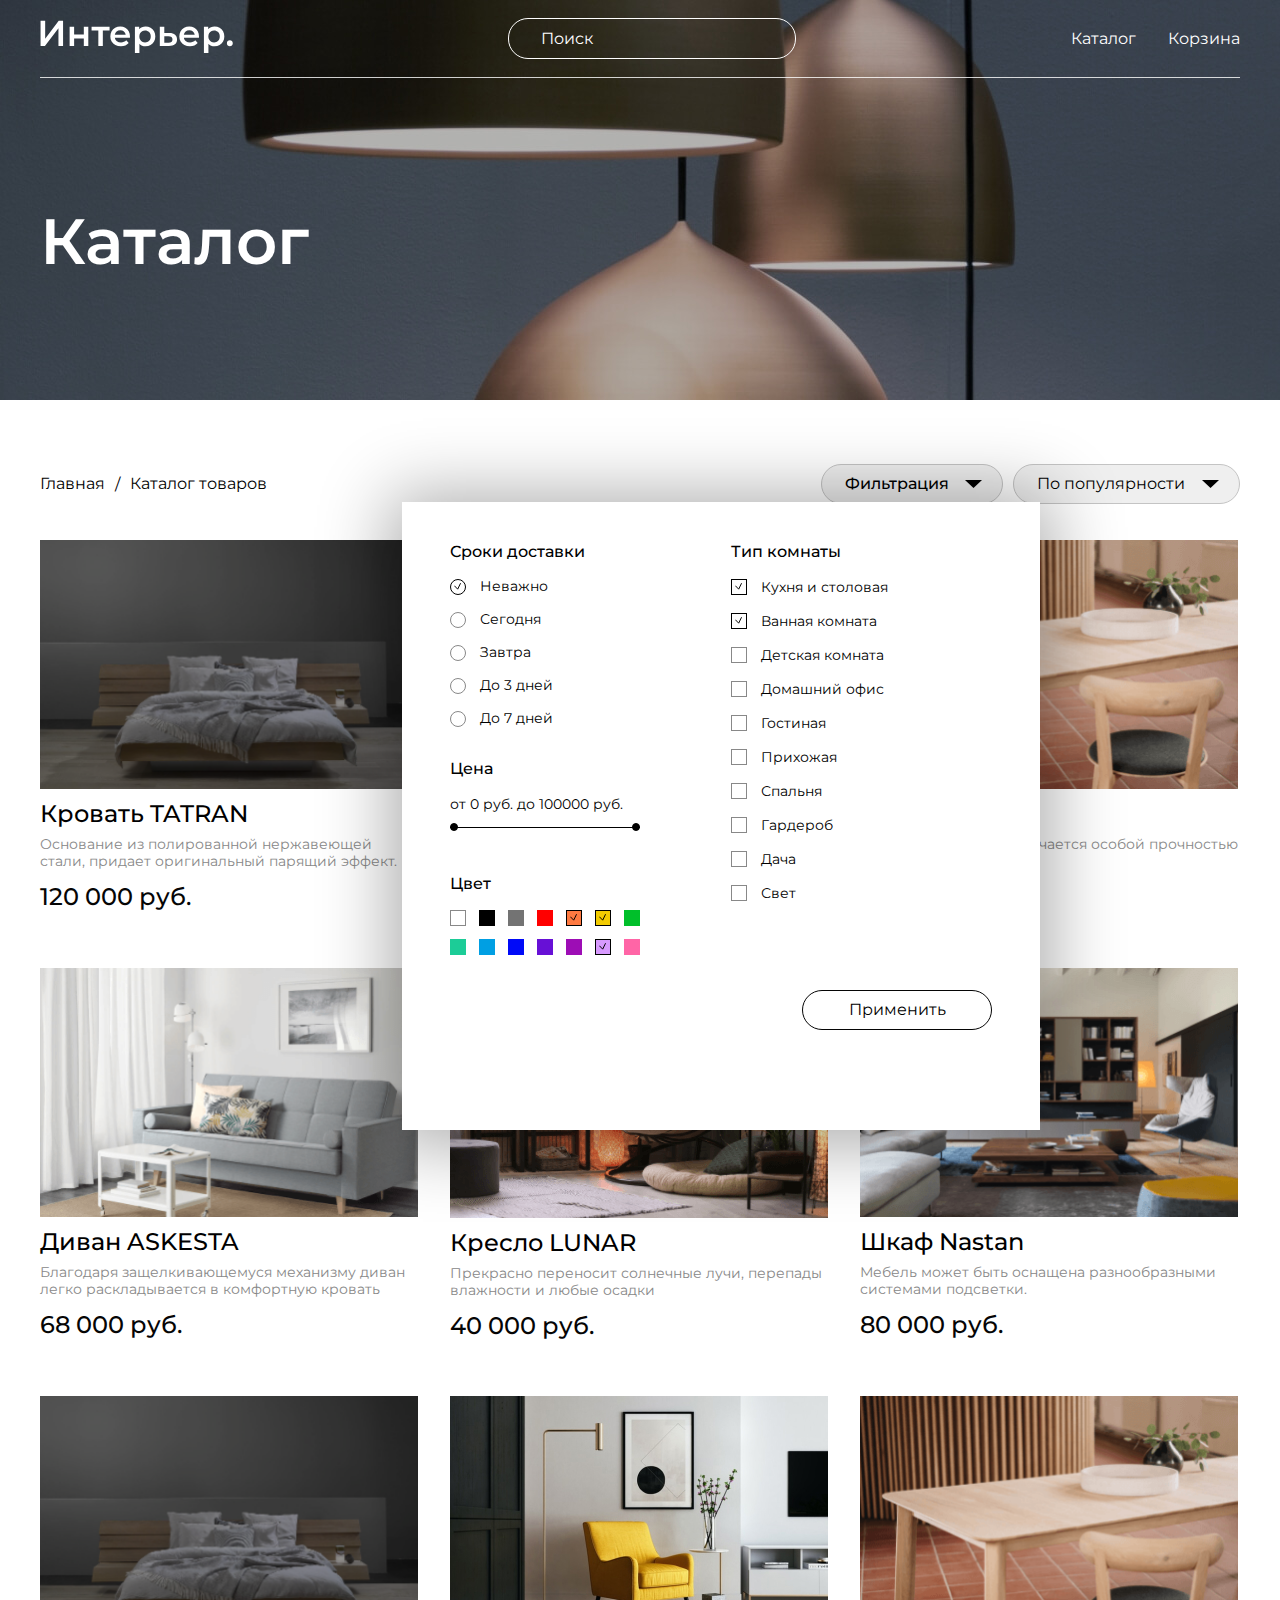
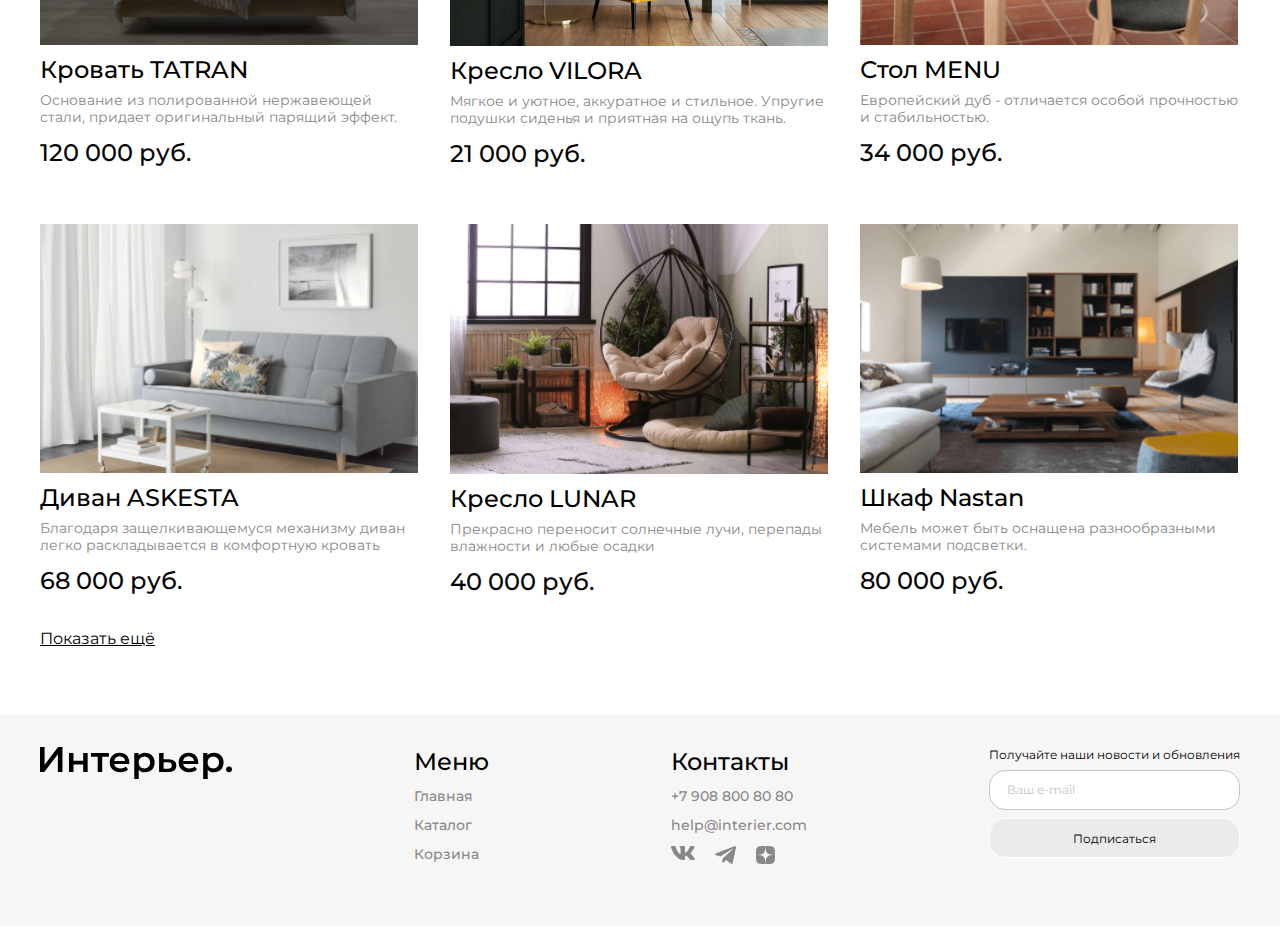
==== catalog.html @ 1a530006 "Initial commit" ====
<!DOCTYPE html>
<html lang="en">

<head>
    <meta charset="UTF-8">
    <meta name="viewport" content="width=device-width, initial-scale=1.0">
    <title>Каталог</title>
    <link rel="preconnect" href="https://fonts.googleapis.com">
    <link rel="preconnect" href="https://fonts.gstatic.com" crossorigin>
    <link href="https://fonts.googleapis.com/css2?family=Montserrat:wght@400;500;600&display=swap" rel="stylesheet">
    <link rel="stylesheet" href="style.css">
</head>

<body>
    <div class="top top_catalog center">
        <header class="header">
            <a href="index.html" class="header__logo"><img src="images/logo.svg" alt="Логотип"
                    class="header__img"></a>
            <input placeholder="Поиск" type="text" class="header__input">
            <nav class="header__menu">
                <a class="header__menu-link" href="catalog.html">Каталог</a>
                <a class="header__menu-link" href="basket.html">Корзина</a>
            </nav>
            <nav class="header__menu_mobile">
                <a class="header__menu_mobile-link" href=#><img src="images/mobile_search.svg" alt=""></a>
                <a class="header__menu_mobile-link" href="catalog.html"><svg width="19.199463" height="19.199951"
                        viewBox="0 0 19.1995 19.2" fill="none" xmlns="http://www.w3.org/2000/svg"
                        xmlns:xlink="http://www.w3.org/1999/xlink">
                        <desc>
                            Created with Pixso.
                        </desc>
                        <defs />
                        <rect width="4.571429" height="4.571429" fill="#FFFFFF" fill-opacity="1.000000" />
                        <rect y="7.314209" width="4.571429" height="4.571429" fill="#FFFFFF" fill-opacity="1.000000" />
                        <rect y="14.628540" width="4.571429" height="4.571428" fill="#FFFFFF" fill-opacity="1.000000" />
                        <rect x="7.313477" y="7.314209" width="4.571429" height="4.571429" fill="#FFFFFF"
                            fill-opacity="1.000000" />
                        <rect x="7.313477" y="14.628540" width="4.571429" height="4.571428" fill="#FFFFFF"
                            fill-opacity="1.000000" />
                        <rect x="7.313477" width="4.571429" height="4.571429" fill="#FFFFFF" fill-opacity="1.000000" />
                        <rect x="14.627930" y="7.314209" width="4.571428" height="4.571429" fill="#FFFFFF"
                            fill-opacity="1.000000" />
                        <rect x="14.627930" y="14.628540" width="4.571428" height="4.571428" fill="#FFFFFF"
                            fill-opacity="1.000000" />
                        <rect x="14.627930" width="4.571428" height="4.571429" fill="#FFFFFF" fill-opacity="1.000000" />
                    </svg>
                </a>
                <a class="header__menu_mobile-link" href="basket.html"><svg width="18.717285" height="16.666626"
                        viewBox="0 0 18.7173 16.6666" fill="none" xmlns="http://www.w3.org/2000/svg"
                        xmlns:xlink="http://www.w3.org/1999/xlink">
                        <desc>
                            Created with Pixso.
                        </desc>
                        <defs />
                        <path id="Vector"
                            d="M11.45 16.66C12.01 16.66 12.54 16.44 12.93 16.05C13.32 15.66 13.54 15.13 13.54 14.58C13.54 14.03 13.32 13.5 12.93 13.11C12.54 12.71 12.01 12.5 11.45 12.5C10.9 12.5 10.37 12.71 9.98 13.11C9.59 13.5 9.37 14.03 9.37 14.58C9.37 15.13 9.59 15.66 9.98 16.05C10.37 16.44 10.9 16.66 11.45 16.66ZM4.16 16.66C4.71 16.66 5.24 16.44 5.63 16.05C6.03 15.66 6.24 15.13 6.24 14.58C6.24 14.03 6.03 13.5 5.63 13.11C5.24 12.71 4.71 12.5 4.16 12.5C3.61 12.5 3.08 12.71 2.69 13.11C2.3 13.5 2.08 14.03 2.08 14.58C2.08 15.13 2.3 15.66 2.69 16.05C3.08 16.44 3.61 16.66 4.16 16.66ZM17.74 2C18 1.99 18.25 1.88 18.43 1.69C18.61 1.51 18.71 1.26 18.71 1C18.71 0.74 18.61 0.49 18.43 0.3C18.25 0.11 18 0 17.74 0L16.54 0C15.6 0 14.79 0.65 14.59 1.56L13.28 7.44C13.08 8.36 12.27 9.01 11.33 9.01L3.5 9.01L2 3L11.73 3C11.99 2.99 12.23 2.88 12.41 2.69C12.59 2.5 12.69 2.26 12.69 2C12.69 1.74 12.59 1.49 12.41 1.31C12.23 1.12 11.99 1.01 11.73 1L2 1C1.69 1 1.39 1.07 1.12 1.2C0.85 1.33 0.61 1.53 0.42 1.77C0.23 2.01 0.1 2.29 0.04 2.58C-0.02 2.88 -0.02 3.19 0.06 3.49L1.56 9.5C1.67 9.93 1.92 10.31 2.27 10.59C2.62 10.86 3.05 11.01 3.5 11.01L11.33 11.01C12.24 11.01 13.12 10.7 13.83 10.13C14.54 9.56 15.04 8.77 15.24 7.88L16.54 2L17.74 2Z"
                            fill="#FFFFFF" fill-opacity="1.000000" fill-rule="nonzero" />
                    </svg>
                </a>
            </nav>
        </header>
        <section class="content-catalog">
            <h1 class="content__title content__title-catalog">Каталог</h1>
        </section>
    </div>
    <section class="product center">

        <div class="nav-box">
            <div class="link-box">
                <a href="index.html" class="product__link">Главная</a>
                <p class="product__tag">/</p>
                <a href="catalog.html" class="product__link">Каталог товаров</a>
            </div>
            <div class="filter-box">
                <select class="filter">
                    <option value="Фильтрация">Фильтрация</option>
                    <option value="1">Порядок: сперва новые</option>
                </select>
                <form class="filtering" action="#" method="get">
                    <div class="filtering__content">
                        <div class="filtering__content-fildset">
                            <fieldset class="fieldset">
                                <legend class="fieldset__legend">Сроки доставки</legend>
                                <div class="radio">
                                    <input class="radio__input" type="radio" id="any" name="delivery-time" value="any"
                                        checked />
                                    <label class="radio__label" for="any">Неважно </label>
                                </div>
                                <div class="radio">
                                    <input class="radio__input" type="radio" id="today" name="delivery-time"
                                        value="today" />
                                    <label class="radio__label" for="today"> Сегодня</label>
                                </div>
                                <div class="radio">
                                    <input class="radio__input" type="radio" id="tomorrow" name="delivery-time"
                                        value="tomorrow" />
                                    <label class="radio__label" for="tomorrow">Завтра </label>
                                </div>
                                <div class="radio">
                                    <input class="radio__input" type="radio" id="three-days" name="delivery-time"
                                        value="three-days" />
                                    <label class="radio__label" for="three-days">До 3 дней</label>
                                </div>
                                <div class="radio">
                                    <input class="radio__input" type="radio" id="seven-days" name="delivery-time"
                                        value="seven-days" />
                                    <label class="radio__label" for="seven-days">До 7 дней</label>
                                </div>
                            </fieldset>
                            <fieldset class="fieldset">
                                <legend class="fieldset__legend">Цена</legend>
                                <div class="range">
                                    <label class="range__label">от 0 руб. до 100000
                                        руб.</label>
                                    <div class="range__slider">
                                        <input class="range__input range__input-min" name="range_1" type="range" min="1"
                                            max="100000" value="1" />
                                        <input class="range__input range__input-max" name="range_1" type="range" min="1"
                                            max="100000" value="100000" />
                                    </div>
                                </div>
                            </fieldset>
                            <fieldset class="fieldset">
                                <legend class="fieldset__legend">Цвет</legend>
                                <div class="color-options">
                                    <div class="checkbox color-options__checkbox">
                                        <input class="checkbox__input" type="checkbox" id="color-white" />
                                        <label class="checkbox__label checkbox__label-white" for="color-white"></label>
                                    </div>
                                    <div class="checkbox color-options__checkbox">
                                        <input class="checkbox__input" type="checkbox" id="color-black" />
                                        <label class="checkbox__label checkbox__label-black" for="color-black"></label>
                                    </div>
                                    <div class="checkbox color-options__checkbox">
                                        <input class="checkbox__input" type="checkbox" id="color-gray" />
                                        <label class="checkbox__label checkbox__label-gray" for="color-gray"></label>
                                    </div>
                                    <div class="checkbox color-options__checkbox">
                                        <input class="checkbox__input" type="checkbox" id="color-red" />
                                        <label class="checkbox__label checkbox__label-red" for="color-red"></label>
                                    </div>
                                    <div class="checkbox color-options__checkbox">
                                        <input class="checkbox__input" type="checkbox" id="color-orange" checked />
                                        <label class="checkbox__label checkbox__label-orange"
                                            for="color-orange"></label>
                                    </div>
                                    <div class="checkbox color-options__checkbox">
                                        <input class="checkbox__input" type="checkbox" id="color-yellow" checked />
                                        <label class="checkbox__label checkbox__label-yellow"
                                            for="color-yellow"></label>
                                    </div>
                                    <div class="checkbox color-options__checkbox">
                                        <input class="checkbox__input" type="checkbox" id="color-lightgreen" />
                                        <label class="checkbox__label checkbox__label-lightgreen"
                                            for="color-lightgreen"></label>
                                    </div>
                                    <div class="checkbox color-options__checkbox">
                                        <input class="checkbox__input" type="checkbox" id="color-green" />
                                        <label class="checkbox__label checkbox__label-green" for="color-green"></label>
                                    </div>
                                    <div class="checkbox color-options__checkbox">
                                        <input class="checkbox__input" type="checkbox" id="color-azure" />
                                        <label class="checkbox__label checkbox__label-azure" for="color-azure"></label>
                                    </div>
                                    <div class="checkbox color-options__checkbox">
                                        <input class="checkbox__input" type="checkbox" id="color-blue" />
                                        <label class="checkbox__label checkbox__label-blue" for="color-blue"></label>
                                    </div>
                                    <div class="checkbox color-options__checkbox">
                                        <input class="checkbox__input" type="checkbox" id="color-violet" />
                                        <label class="checkbox__label checkbox__label-violet"
                                            for="color-violet"></label>
                                    </div>
                                    <div class="checkbox color-options__checkbox">
                                        <input class="checkbox__input" type="checkbox" id="color-lilac" />
                                        <label class="checkbox__label checkbox__label-lilac" for="color-lilac"></label>
                                    </div>
                                    <div class="checkbox color-options__checkbox">
                                        <input class="checkbox__input" type="checkbox" id="color-lavender" checked />
                                        <label class="checkbox__label checkbox__label-lavender"
                                            for="color-lavender"></label>
                                    </div>
                                    <div class="checkbox color-options__checkbox">
                                        <input class="checkbox__input" type="checkbox" id="color-pink" />
                                        <label class="checkbox__label checkbox__label-pink" for="color-pink"></label>
                                    </div>
                                </div>
                            </fieldset>
                        </div>
                        <div class="filtering__content-type ">
                            <fieldset class="fieldset fieldset-type">
                                <legend class="fieldset__legend">Тип комнаты</legend>
                                <div class="checkbox">
                                    <input class="checkbox__input" type="checkbox" id="kitchen-dining" name="room-type"
                                        value="kitchen-dining" checked />
                                    <label class="checkbox__label" for="kitchen-dining">Кухня и столовая</label>
                                </div>
                                <div class="checkbox">
                                    <input class="checkbox__input" type="checkbox" id="bathroom" name="room-type"
                                        value="bathroom" checked />
                                    <label class="checkbox__label" for="bathroom">Ванная комната</label>
                                </div>
                                <div class="checkbox">
                                    <input class="checkbox__input" type="checkbox" id="kids-room" name="room-type"
                                        value="kids-room" />
                                    <label class="checkbox__label" for="kids-room">Детская комната</label>
                                </div>
                                <div class="checkbox">
                                    <input class="checkbox__input" type="checkbox" id="home-office" name="room-type"
                                        value="home-office" />
                                    <label class="checkbox__label" for="home-office">Домашний офис</label>
                                </div>
                                <div class="checkbox">
                                    <input class="checkbox__input" type="checkbox" id="living-room" name="room-type"
                                        value="living-room" />
                                    <label class="checkbox__label" for="living-room">Гостиная</label>
                                </div>
                                <div class="checkbox">
                                    <input class="checkbox__input" type="checkbox" id="hallway" name="room-type"
                                        value="hallway" />
                                    <label class="checkbox__label" for="hallway">Прихожая</label>
                                </div>
                                <div class="checkbox">
                                    <input class="checkbox__input" type="checkbox" id="bedroom" name="room-type"
                                        value="bedroom" />
                                    <label class="checkbox__label" for="bedroom">Спальня</label>
                                </div>
                                <div class="checkbox">
                                    <input class="checkbox__input" type="checkbox" id="wardrobe" name="room-type"
                                        value="wardrobe" />
                                    <label class="checkbox__label" for="wardrobe">Гардероб</label>
                                </div>
                                <div class="checkbox">
                                    <input class="checkbox__input" type="checkbox" id="dacha" name="room-type"
                                        value="dacha" />
                                    <label class="checkbox__label" for="dacha">Дача</label>
                                </div>
                                <div class="checkbox">
                                    <input class="checkbox__input" type="checkbox" id="shine" name="room-type"
                                        value="shine" />
                                    <label class="checkbox__label" for="shine">Свет</label>
                                </div>
                            </fieldset>
                        </div>
                    </div>
                    <button type="submit" class=" buttons filtering__button">Применить</button>
                </form>
                <select class="filter filter_small">
                    <option value="По популярности">По популярности</option>
                    <option value="">1</option>
                    <option value="">2</option>
                    <option value="">3</option>
                </select>
            </div>
        </div>

        <div class="product__content top_center">
            <article class="product-box product-box_img">
                <img src="images/catalog/bedTATAN.png" alt="Двухспальная кровать" class="product__img">
                <h3 class="product__name">Кровать TATRAN</h3>
                <p class="product__text">Основание из полированной нержавеющей стали, придает оригинальный парящий
                    эффект.
                </p>
                <p class="product__price">120 000 руб.</p>
            </article>
            <article class="product-box product-box_img">
                <img src="images/product1.jpg" alt="Желтое кресло" class="product__img">
                <h3 class="product__name">Кресло VILORA</h3>
                <p class="product__text">Мягкое и уютное, аккуратное и стильное. Упругие подушки сиденья и приятная на
                    ощупь
                    ткань. </p>
                <p class="product__price">21 000 руб.</p>
            </article>
            <article class="product-box product-box_img">
                <img src="images/catalog/TableMENU.png" alt="Дубовый стол" class="product__img">
                <h3 class="product__name">Стол MENU</h3>
                <p class="product__text">Европейский дуб - отличается особой прочностью и стабильностью.</p>
                <p class="product__price">34 000 руб.</p>
            </article>
            <article class="product-box product-box_img">
                <img src="images/catalog/sofaASKESTA.png" alt="Серый диван" class="product__img">
                <h3 class="product__name">Диван ASKESTA</h3>
                <p class="product__text">Благодаря защелкивающемуся механизму диван легко раскладывается в комфортную
                    кровать</p>
                <p class="product__price">68 000 руб.</p>
            </article>
            <article class="product-box product-box_img">
                <img src="images/catalog/chairLUNAR.png" alt="Подвесное кресло" class="product__img">
                <h3 class="product__name">Кресло LUNAR</h3>
                <p class="product__text">Прекрасно переносит солнечные лучи, перепады влажности и любые осадки</p>
                <p class="product__price">40 000 руб.</p>
            </article>
            <article class="product-box product-box_img">
                <img src="images/catalog/cabinetNASTAN.png" alt="Книжный шкаф" class="product__img">
                <h3 class="product__name">Шкаф Nastan</h3>
                <p class="product__text">Мебель может быть оснащена разнообразными системами подсветки.</p>
                <p class="product__price">80 000 руб.</p>
            </article>
            <article class="product-box product-box_img">
                <img src="images/catalog/bedTATAN.png" alt="Двухспальная кровать" class="product__img">
                <h3 class="product__name">Кровать TATRAN</h3>
                <p class="product__text">Основание из полированной нержавеющей стали, придает оригинальный парящий
                    эффект.
                </p>
                <p class="product__price">120 000 руб.</p>
            </article>
            <article class="product-box product-box_img">
                <img src="images/product1.jpg" alt="Желтое кресло" class="product__img">
                <h3 class="product__name">Кресло VILORA</h3>
                <p class="product__text">Мягкое и уютное, аккуратное и стильное. Упругие подушки сиденья и приятная на
                    ощупь
                    ткань. </p>
                <p class="product__price">21 000 руб.</p>
            </article>
            <article class="product-box product-box_img">
                <img src="images/catalog/TableMENU.png" alt="Дубовый стол" class="product__img">
                <h3 class="product__name">Стол MENU</h3>
                <p class="product__text">Европейский дуб - отличается особой прочностью и стабильностью.</p>
                <p class="product__price">34 000 руб.</p>
            </article>
            <article class="product-box product-box_img">
                <img src="images/catalog/sofaASKESTA.png" alt="Серый диван" class="product__img">
                <h3 class="product__name">Диван ASKESTA</h3>
                <p class="product__text">Благодаря защелкивающемуся механизму диван легко раскладывается в комфортную
                    кровать</p>
                <p class="product__price">68 000 руб.</p>
            </article>
            <article class="product-box product-box_img">
                <img src="images/catalog/chairLUNAR.png" alt="Подвесное кресло" class="product__img">
                <h3 class="product__name">Кресло LUNAR</h3>
                <p class="product__text">Прекрасно переносит солнечные лучи, перепады влажности и любые осадки</p>
                <p class="product__price">40 000 руб.</p>
            </article>
            <article class="product-box product-box_img">
                <img src="images/catalog/cabinetNASTAN.png" alt="Книжный шкаф" class="product__img">
                <h3 class="product__name">Шкаф Nastan</h3>
                <p class="product__text">Мебель может быть оснащена разнообразными системами подсветки.</p>
                <p class="product__price">80 000 руб.</p>
            </article>
        </div>
    </section>
    <div class="link top_center center">
        <a href="#" class="link-more">Показать ещё</a>
    </div>
    <footer class="footer center">
        <div class="footer__content">
            <a href="index.html" class="footer__logo"><img src="images/Интерьер..svg" alt="Логотип"></a>
            <div class="footer-menu">
                <h4 class="footer__title">Меню</h4>
                <nav class="footer__menu">
                    <a class="footer__link" href="index.html">Главная</a>
                    <a class="footer__link" href="catalog.html">Каталог</a>
                    <a class="footer__link" href="basket.html">Корзина</a>
                </nav>
            </div>
            <div class="contacts">
                <h4 class="footer__title">Контакты</h4>
                <a class="footer__link" href="tel:+79088008080">+7 908 800 80 80</a>
                <a class="footer__link" href="mailto:help@interier.com">help@interier.com</a>
                <div class="link-img">
                    <a class="footer__link" href="#"><img class="footer__img" src="images/vk.svg" alt="vk" /></a>
                    <a class="footer__link" href="#"><img class="footer__img" src="images/telegram.svg" alt="tg" /></a>
                    <a class="footer__link" href="#"><img class="footer__img" src="images/dzen.svg" alt="dzen" /></a>
                </div>
            </div>
            <form action="#" class="form">
                <p class="form__text">Получайте наши новости и обновления</p>
                <input type="text" class="form__input" placeholder="Ваш e-mail">
                <button class="btn form__btn">Подписаться</button>
            </form>
        </div>
    </footer>
</body>

</html>
---- style.css ----
* {
  margin: 0;
  padding: 0;
}

body {
  font-family: "Montserrat", sans-serif;
}

.top {
  background-repeat: no-repeat;
  background-position: center;
  background-size: cover;
}
.top_index {
  height: 735px;
  background-image: url(./images/topback.jpg);
}

.center {
  padding-left: calc(50% - 600px);
  padding-right: calc(50% - 600px);
}

.header {
  height: 77px;
  display: flex;
  flex-wrap: wrap;
  flex-direction: row;
  align-content: center;
  justify-content: space-between;
  align-items: center;
  border-bottom: 0.5px solid rgba(255, 255, 255, 0.8);
}
.header__input {
  width: 288px;
  height: 41px;
  border: 1px solid #FFFFFF;
  box-sizing: border-box;
  border-radius: 20px;
  background-color: transparent;
  outline: none;
  font-style: normal;
  font-weight: normal;
  font-size: 16px;
  line-height: 20px;
  color: #FFFFFF;
  padding-left: 32px;
  padding-right: 32px;
}
.header__input:focus {
  border-color: #ddd;
}
.header__menu {
  position: relative;
  display: flex;
  gap: 32px;
}
.header__menu_mobile {
  display: none;
}
.header__menu-link {
  font-size: 16px;
  line-height: 20px;
  color: #FFFFFF;
  font-weight: 400;
}
.header-basket__form {
  position: absolute;
  top: 38px;
  right: 0px;
  width: 477px;
  height: 400px;
  padding: 40px 48px;
  box-shadow: 0px 4px 67px -12px rgba(0, 0, 0, 0.32);
  background: rgb(255, 255, 255);
}
.header-basket__img {
  height: 144px;
}
.header-basket__title {
  color: rgb(0, 0, 0);
  font-size: 24px;
  font-weight: 500;
  line-height: 29px;
  letter-spacing: 0px;
  text-align: left;
  padding-bottom: 12px;
}
.header-basket__price {
  color: rgb(5, 5, 5);
  font-size: 16px;
  font-weight: 500;
  line-height: 20px;
  letter-spacing: 0%;
  text-align: left;
  padding-bottom: 54px;
}
.header-basket__item {
  display: flex;
  flex-direction: row;
  flex-wrap: wrap;
  justify-content: space-between;
  padding-bottom: 24px;
}
.header-basket__item_line {
  border-top: 0.5px solid rgb(202, 205, 216);
  padding-top: 24px;
}
.header-basket__left {
  display: flex;
  flex-wrap: wrap;
  align-content: center;
  gap: 24px;
}
.header-basket__bottom {
  display: flex;
  flex-wrap: wrap;
  justify-content: space-between;
}
.header-basket__bottom-price {
  color: rgb(0, 0, 0);
  font-size: 24px;
  font-weight: 500;
  line-height: 150%;
  letter-spacing: -3%;
  text-align: center;
}
.header-basket__bottom-btn {
  width: 207px;
  height: 40px;
  box-sizing: border-box;
  border: 1px solid rgb(4, 4, 4);
  border-radius: 20px;
  color: rgb(0, 0, 0);
  font-family: Montserrat;
  font-size: 16px;
  font-weight: 400;
  line-height: 20px;
  letter-spacing: 0px;
  text-align: center;
  background: transparent;
}
.header-basket__bottom-btn:hover {
  transform: scale(1.05);
  transition: 0.5s;
  text-decoration: underline;
}

.header__input::-moz-placeholder {
  font-family: Montserrat;
  color: #FFFFFF;
}

.header__input::placeholder {
  font-family: Montserrat;
  color: #FFFFFF;
}

.content__title {
  margin-top: 64px;
  margin-bottom: 16px;
  font-weight: 600;
  font-size: 64px;
  line-height: 70px;
  color: #FFFFFF;
}
.content__text {
  font-size: 24px;
  line-height: 32px;
  color: #FFFFFF;
  margin-bottom: 16px;
  font-weight: 400;
  letter-spacing: 0%;
  text-align: left;
}
.content__link {
  font-style: normal;
  font-weight: normal;
  font-size: 16px;
  line-height: 24px;
  text-decoration: underline;
  color: #FFFFFF;
}

.for {
  padding-top: 64px;
}
.for__title {
  color: rgb(0, 0, 0);
  font-size: 48px;
  font-weight: 600;
  line-height: 59px;
}
.for-box {
  margin-top: 32px;
  display: grid;
  gap: 32px;
  grid-template-columns: repeat(12, 1fr);
}
.for__item {
  display: flex;
  justify-content: center;
  align-items: center;
  height: 415px;
  grid-column: span 4;
  font-size: 34px;
  font-weight: 600;
  line-height: 41px;
}
.for__link {
  color: #FFFFFF;
}
.for__item_big {
  grid-column: span 6;
}
.for__item_chill {
  background-image: url(images/backCHILL.jpeg);
  background-repeat: no-repeat;
}
.for__item_work {
  background-image: url(images/backWORK.jpeg);
  background-repeat: no-repeat;
}
.for__item_kitchen {
  background-repeat: no-repeat;
  background-image: url(images/backKITCHEN.jpeg);
}
.for__item_childroom {
  background-repeat: no-repeat;
  background-image: url(images/backCHILDROOM.jpeg);
}
.for__item_bathroom {
  background-repeat: no-repeat;
  background-image: url(images/backBATHROOM.jpeg);
}

.product {
  padding-top: 64px;
}
.product__title {
  font-weight: 600;
  font-size: 48px;
  line-height: 59px;
  color: #000;
  margin-bottom: 32px;
}
.product__content {
  display: flex;
  -moz-column-gap: 32px;
       column-gap: 32px;
  row-gap: 56px;
  flex-wrap: wrap;
}
.product-box {
  position: relative;
  width: 378px;
  display: flex;
  flex-direction: column;
}
.product-box:hover {
  transform: scale(1.05);
  transition: 0.5s;
  box-shadow: 4px 4px 10px rgb(136, 136, 136);
}
.product-box:hover::after {
  content: url(images/like.svg);
  position: absolute;
  right: 16px;
  top: 12px;
}
.product-box:hover::before {
  content: url(images/basket.svg);
  position: absolute;
  right: 57px;
  top: 9px;
}
.product__img {
  width: 100%;
  padding-bottom: 10px;
}
.product__name {
  color: rgb(0, 0, 0);
  font-size: 24px;
  font-weight: 500;
  line-height: 29px;
  letter-spacing: 0%;
  text-align: left;
  padding-bottom: 8px;
}
.product__text {
  color: rgb(136, 136, 136);
  font-size: 14px;
  font-weight: 400;
  line-height: 17px;
  letter-spacing: 0%;
  text-align: left;
  padding-bottom: 12px;
}
.product__box-price {
  display: flex;
  gap: 32px;
}
.product__price {
  font-weight: 500;
  font-size: 24px;
  line-height: 29px;
  color: #050505;
}
.product__price_old {
  text-decoration: line-through;
  color: #888;
}

.link {
  display: flex;
  flex-wrap: wrap;
  padding-bottom: 64px;
  padding-top: 31px;
}
.link__catalog {
  color: rgb(0, 0, 0);
  font-family: Montserrat;
  font-size: 16px;
  font-weight: 400;
  line-height: 24px;
  text-align: left;
  text-decoration-line: underline;
}

.footer {
  background-color: rgb(247, 246, 246);
  padding-top: 32px;
  padding-bottom: 58px;
}
.footer__content {
  display: flex;
  flex-wrap: wrap;
  justify-content: space-between;
}
.footer__logo {
  color: rgb(0, 0, 0);
}
.footer-menu {
  display: flex;
  flex-direction: column;
  flex-wrap: wrap;
  gap: 12px;
}
.footer__title {
  font-weight: 500;
  font-size: 24px;
  line-height: 29px;
  color: #000;
}
.footer__menu {
  display: flex;
  flex-direction: column;
  gap: 12px;
}
.footer__list {
  list-style: none;
}
.footer__link {
  font-weight: 500;
  font-size: 14px;
  line-height: 17px;
  color: #888;
  text-decoration: none;
}

.contacts {
  display: flex;
  flex-direction: column;
  flex-wrap: wrap;
  gap: 12px;
}

.link-img {
  display: flex;
  flex-direction: row;
  flex-wrap: wrap;
  gap: 20px;
}

.form {
  display: flex;
  flex-direction: column;
  flex-wrap: wrap;
  gap: 8px;
}
.form__text {
  color: #000;
  font-size: 12px;
  font-weight: 400;
  line-height: 15px;
  letter-spacing: 0%;
  text-align: left;
}
.form__input {
  max-width: 260px;
  height: 40px;
  box-sizing: border-box;
  border: 1px solid rgb(196, 196, 196);
  border-radius: 16px;
  background: #FFFFFF;
  color: rgb(196, 196, 196);
  font-size: 12px;
  font-weight: 400;
  line-height: 15px;
  letter-spacing: 0%;
  text-align: left;
  padding-left: 17px;
  padding-right: 17px;
}
.form__btn:hover {
  text-decoration: underline;
  cursor: pointer;
}

.form__input::-moz-placeholder {
  font-family: Montserrat;
  color: rgb(196, 196, 196);
}

.form__input::placeholder {
  font-family: Montserrat;
  color: rgb(196, 196, 196);
}

.btn {
  background: rgba(222, 215, 215, 0.41);
  border: 1px solid #fff;
  box-sizing: border-box;
  border-radius: 16px;
  max-width: 260px;
  height: 40px;
  font-size: 12px;
  line-height: 15px;
  color: #000;
  font-weight: 400;
  font-family: Montserrat;
}

a {
  text-decoration: none;
}

a:hover {
  text-decoration: underline;
}

.top_catalog {
  height: 400px;
  background-image: url(images/catalog/catalogback.jpeg);
}

.content__title-catalog {
  margin-top: 128px;
  text-align: left;
  margin-bottom: 0px;
}

.product__link {
  color: rgb(0, 0, 0);
  font-size: 16px;
  font-weight: 400;
  line-height: 32px;
  text-align: left;
}

.filter {
  -webkit-appearance: none;
  -moz-appearance: none;
       appearance: none;
  box-sizing: border-box;
  border: 1px solid rgb(196, 196, 196);
  border-radius: 20px;
  width: 182px;
  height: 40px;
  color: rgb(0, 0, 0);
  font-family: Montserrat;
  font-size: 16px;
  font-weight: 500;
  line-height: 20px;
  text-align: left;
  padding-left: 23px;
  background-image: url(images/catalog/selectCATALOG.svg);
  background-repeat: no-repeat;
  background-position: right 20px center;
}
.filter-box {
  display: flex;
  flex-wrap: wrap;
  gap: 10px;
}

.filter_small {
  width: 227px;
  font-weight: 400;
}

.nav-box {
  position: relative;
  display: flex;
  justify-content: space-between;
  flex-wrap: wrap;
  margin-bottom: 36px;
  align-content: center;
  align-items: center;
}

.link-box {
  display: flex;
  flex-wrap: wrap;
  flex-direction: row;
  gap: 10px;
  align-items: center;
}

.link-more {
  display: flex;
  flex-wrap: wrap;
  color: rgb(0, 0, 0);
  font-size: 16px;
  font-weight: 400;
  line-height: 24px;
  text-align: left;
  text-decoration-line: underline;
}

.filtering {
  position: absolute;
  z-index: 1;
  top: calc(60% + 14px);
  right: 200px;
  display: flex;
  flex-direction: column;
  align-items: start;
  gap: 36px;
  background-color: #fff;
  padding: 40px 48px;
  box-shadow: 0px 4px 67px 12px rgba(0, 0, 0, 0.32);
  width: 542px;
  height: 548px;
}

.filtering__content {
  display: grid;
  grid-template-columns: 50% 50%;
  align-content: start;
  gap: 32px 65px;
}

.filtering__content-fildset {
  display: grid;
  gap: 32px;
}

.filtering__content-type {
  display: grid;
  padding-left: auto;
}

.fieldset {
  display: flex;
  flex-direction: column;
  gap: 16px;
  padding: 0;
  border: none;
}

.fieldset__legend {
  font-size: 16px;
  line-height: 20px;
  font-weight: 500;
  margin-bottom: 16px;
}

.buttons {
  box-sizing: border-box;
  border: 1px solid rgb(4, 4, 4);
  border-radius: 20px;
  width: 190px;
  height: 40px;
  background-color: #fff;
  color: rgb(0, 0, 0);
  font-size: 16px;
  font-weight: 400;
  line-height: 20px;
  letter-spacing: 0px;
  text-align: center;
  color: rgb(0, 0, 0);
  font-family: Montserrat;
}
.buttons:hover {
  background-color: black;
  color: white;
  transform: scale(1.05);
  transition: 0.5s;
}

.filtering__button {
  align-self: flex-end;
}

.radio {
  display: flex;
  align-items: center;
  gap: 10px;
}

.radio__input {
  display: none;
}

.radio__label {
  display: flex;
  align-items: center;
  cursor: pointer;
  position: relative;
  padding-left: 30px;
  font-size: 14px;
  line-height: 17px;
}

.radio__label::before {
  content: "";
  width: 14px;
  height: 14px;
  border: 1px solid #888888;
  border-radius: 50%;
  position: absolute;
  left: 0;
  background-color: #fff;
}

.radio__input:checked + .radio__label::before {
  border-color: #000;
  background-image: url(images/Vector1.svg);
  background-repeat: no-repeat;
  background-position: center;
}

.range {
  display: flex;
  flex-direction: column;
  gap: 14px;
}

.range__input {
  width: 190px;
  height: 10px;
  overflow: hidden;
  outline: none;
}

.range__input,
.range__input::-webkit-slider-runnable-track,
.range__input::-webkit-slider-thumb {
  -webkit-appearance: none;
  background: none;
}

.range__input::-webkit-slider-runnable-track {
  width: 200px;
  height: 1px;
  background: #000;
}

.range__input:nth-child(2)::-webkit-slider-runnable-track {
  background: none;
}

.range__input::-webkit-slider-thumb {
  position: relative;
  height: 8px;
  width: 8px;
  margin-top: -4px;
  background: #000;
  border: 1px solid #000;
  border-radius: 25px;
  cursor: pointer;
  z-index: 1;
}

.range__input::-webkit-slider-thumb:activ {
  cursor: grabbing;
}

.range__input:nth-child(1)::-webkit-slider-thumb {
  z-index: 2;
}

.range__slider {
  font-family: sans-serif;
  font-size: 14px;
  position: relative;
  height: 20px;
  width: 210px;
  display: inline-block;
  margin-top: -5px;
}

.range__slider input {
  position: absolute;
}

.range__label {
  font-size: 14px;
}

.color-options {
  display: flex;
  flex-wrap: wrap;
  max-width: 190px;
  gap: 14px;
}

.color-options__checkbox {
  width: 15px;
  height: 15px;
}

.checkbox {
  display: flex;
  align-items: center;
  gap: 10px;
}

.checkbox__input {
  display: none;
}

.checkbox__label {
  display: flex;
  align-items: center;
  cursor: pointer;
  position: relative;
  padding-left: 30px;
  font-size: 14px;
  font-weight: 400;
}

.checkbox__label::before {
  content: "";
  display: inline-block;
  width: 14px;
  height: 14px;
  border: 1px solid #888888;
  position: absolute;
  left: 0;
  background-color: #fff;
}

.checkbox__input:checked + .checkbox__label::before {
  background-image: url(images/Vector1.svg);
  background-repeat: no-repeat;
  background-position: center;
  border-color: #000;
}

.checkbox__label-white::before {
  background-color: #fff;
  border-color: #888888;
}

.checkbox__label-black::before {
  background-color: #000;
  border-color: #000;
}

.checkbox__label-gray::before {
  background-color: #737373;
  border-color: #737373;
}

.checkbox__label-red::before {
  background-color: rgb(255, 0, 0);
  border-color: rgb(255, 0, 0);
}

.checkbox__label-lightgreen::before {
  background-color: rgb(0, 191, 42);
  border-color: rgb(0, 191, 42);
}

.checkbox__label-orange::before {
  background-color: rgb(255, 122, 65);
  border-color: rgb(255, 122, 65);
}

.checkbox__label-yellow::before {
  background-color: rgb(242, 203, 1);
  border-color: rgb(242, 203, 1);
}

.checkbox__label-green::before {
  background-color: rgb(28, 204, 151);
  border-color: rgb(28, 204, 151);
}

.checkbox__label-azure::before {
  background-color: rgb(0, 159, 227);
  border-color: rgb(0, 159, 227);
}

.checkbox__label-blue::before {
  background-color: rgb(0, 10, 248);
  border-color: rgb(0, 10, 248);
}

.checkbox__label-violet::before {
  background-color: rgb(103, 16, 214);
  border-color: rgb(103, 16, 214);
}

.checkbox__label-lilac::before {
  background-color: rgb(157, 13, 181);
  border-color: rgb(157, 13, 181);
}

.checkbox__label-lavender::before {
  background-color: rgb(216, 154, 255);
  border-color: rgb(216, 154, 255);
}

.checkbox__label-pink::before {
  background-color: rgb(255, 101, 166);
  border-color: rgb(255, 101, 166);
}

.checkbox__input:checked + .checkbox__label-black::before,
.checkbox__input:checked + .checkbox__label-blue::before,
.checkbox__input:checked + .checkbox__label-violet::before {
  background-image: url("data:image/svg+xml,%3Csvg width='10' height='8' viewBox='0 0 10 8' fill='none' xmlns='http://www.w3.org/2000/svg'%3E%3Cpath d='M1 3L4.5 6.5L9 1' stroke='white'/%3E%3C/svg%3E%0A");
}

.top_basket {
  height: 400px;
  background-image: url(images/basket/basketback.jpeg);
}

.content__title-basket {
  text-align: left;
  margin-bottom: 126px;
  margin-top: 127px;
}

.basket {
  margin-top: 64px;
  display: grid;
  grid-template-columns: repeat(12, 1fr);
  gap: 32px;
}
.basket__content {
  grid-column: span 8;
}
.basket__console {
  display: flex;
  justify-content: space-between;
  padding-bottom: 14px;
}
.basket__console-name {
  color: rgb(0, 0, 0);
  font-size: 16px;
  font-weight: 400;
  line-height: 20px;
  text-align: left;
}
.basket__item {
  border-top: 0.5px solid rgb(202, 205, 216);
  padding-top: 25px;
  padding-bottom: 32px;
  display: flex;
  flex-wrap: wrap;
  justify-content: space-between;
  align-items: flex-start;
}
.basket__left {
  display: flex;
  flex-wrap: wrap;
  gap: 31px;
}
.basket__info {
  width: 276px;
  display: flex;
  flex-direction: column;
  gap: 14px;
}
.basket__title {
  color: rgb(0, 0, 0);
  font-family: Montserrat;
  font-size: 24px;
  font-weight: 500;
  line-height: 29px;
  text-align: left;
}
.basket__text {
  color: rgb(136, 136, 136);
  font-size: 14px;
  font-weight: 400;
  line-height: 17px;
  text-align: left;
}
.basket__price {
  color: rgb(5, 5, 5);
  font-size: 16px;
  font-weight: 500;
  line-height: 20px;
}
.basket__link-box {
  display: flex;
  gap: 30px;
  flex-wrap: wrap;
}
.basket__link {
  color: rgb(0, 0, 0);
  font-size: 14px;
  font-weight: 400;
  line-height: 210%;
  text-decoration-line: underline;
}
.basket__input {
  position: relative;
  border: none;
  border-radius: 6px;
  background: rgb(247, 246, 246);
  width: 71px;
  height: 51px;
  color: rgb(0, 0, 0);
  font-family: Montserrat;
  font-size: 14px;
  font-weight: 600;
  line-height: 210%;
  text-align: center;
}
.basket__button {
  padding-top: 18px;
  display: flex;
  flex-wrap: wrap;
  gap: 7px;
}
.basket-btn {
  width: 200px;
  height: 37px;
  box-sizing: border-box;
  border: 1px solid rgb(0, 0, 0);
  background-color: transparent;
  border-radius: 50px;
  color: rgb(2, 2, 2);
  font-family: Montserrat;
  font-size: 14px;
  font-weight: 400;
  line-height: 17px;
  text-align: center;
}
.basket-btn:hover {
  transform: scale(1.02);
  text-decoration: underline;
  transition: 0.5s;
}
.basket__form {
  display: flex;
  flex-wrap: wrap;
  flex-direction: column;
  align-items: center;
  height: 556px;
  border-radius: 20px;
  background: rgb(247, 246, 246);
  grid-column: span 4;
}
.basket__form-title {
  color: rgb(0, 0, 0);
  font-size: 24px;
  font-weight: 700;
  line-height: 29px;
  letter-spacing: 0px;
  text-align: center;
  padding-top: 42px;
  padding-bottom: 35px;
}
.basket-input {
  width: 288px;
  border-bottom: 1px solid rgb(202, 205, 216);
  border-top: none;
  border-right: none;
  border-left: none;
  background-color: transparent;
  outline: none;
}
.basket__input-form {
  width: 288px;
  height: 143px;
  display: flex;
  flex-wrap: wrap;
  flex-direction: column;
  justify-content: center;
  align-items: center;
  gap: 44px;
  padding-bottom: 64px;
}
.basket-input::-moz-placeholder {
  color: rgb(0, 0, 0);
  font-family: Montserrat;
  font-size: 14px;
  font-weight: 400;
  line-height: 17px;
  letter-spacing: 0px;
}
.basket-input::placeholder {
  color: rgb(0, 0, 0);
  font-family: Montserrat;
  font-size: 14px;
  font-weight: 400;
  line-height: 17px;
  letter-spacing: 0px;
}
.basket__form-price {
  color: rgb(0, 0, 0);
  font-size: 24px;
  font-weight: 500;
  line-height: 29px;
  letter-spacing: 0px;
  text-align: center;
}
.basket__form-button {
  padding-top: 18px;
}
.basket__form-btn {
  width: 290px;
  height: 41px;
  box-sizing: border-box;
  border: 1px solid rgb(4, 4, 4);
  background-color: transparent;
  border-radius: 20px;
  color: rgb(0, 0, 0);
  font-family: Montserrat;
  font-size: 16px;
  font-weight: 400;
  line-height: 20px;
  letter-spacing: 0px;
  text-align: center;
}
.basket__form-btn:hover {
  background-color: black;
  color: white;
  transform: scale(1.05);
  transition: 0.5s;
}

@media (max-width: 1024px) {
  .center {
    padding-left: calc(50% - 393px);
    padding-right: calc(50% - 393px);
  }
  .product__content {
    gap: 30px 30px;
  }
  .for__item {
    height: 268px;
  }
  .filtering {
    right: 3px;
    top: 50px;
  }
  .footer__logo {
    display: none;
  }
  .basket {
    grid-template-columns: repeat(8, 1fr);
    row-gap: 64px;
  }
  .basket-btn_tablet {
    background: rgb(0, 0, 0);
    color: rgb(255, 255, 255);
  }
  .basket__form {
    max-width: 376px;
    grid-column: span 4;
  }
}
@media (min-width: 768px) and (max-width: 833px) {
  .center {
    padding-left: 24px;
    padding-right: 24px;
  }
  .product-box {
    width: 345px;
  }
}
@media (max-width: 767px) {
  .center {
    padding: 0 16px;
  }
  .header {
    border-bottom: none;
    padding-top: 32px;
  }
  .header__img {
    width: 99px;
  }
  .header__input {
    display: none;
  }
  .header__menu {
    display: none;
  }
  .header__menu_mobile {
    display: flex;
    align-items: center;
    gap: 32px;
  }
  .content__title {
    margin-top: 29px;
    font-size: 48px;
    line-height: 59px;
    text-align: center;
  }
  .content__text {
    font-size: 16px;
    text-align: center;
  }
  .content__link {
    display: block;
    font-size: 14px;
    text-align: center;
  }
  .for {
    padding-top: 32px;
  }
  .for-box {
    grid-template-columns: repeat(4, 1fr);
    gap: 16px;
  }
  .for__item {
    height: 375px;
    grid-column: 1/-1;
    font-size: 28px;
    line-height: 34px;
  }
  .for__item_big {
    height: 244px;
  }
  .for__title {
    font-size: 24px;
    line-height: 29px;
  }
  .product {
    padding-top: 32px;
  }
  .product__title {
    font-size: 24px;
    line-height: 29px;
  }
  .product__name {
    font-size: 18px;
    line-height: 22px;
  }
  .product__price {
    font-size: 18px;
    line-height: 22px;
  }
  .product-box {
    width: 100%;
  }
  .contacts {
    padding-right: 40px;
  }
  .footer__content {
    gap: 71px;
    justify-content: space-around;
  }
  .content__title-catalog {
    margin-top: 82px;
  }
  .filtering {
    width: 190px;
    height: 880px;
    right: 105px;
    top: 145px;
    align-items: center;
  }
  .filtering__content {
    grid-template-columns: 1fr;
    gap: 32px;
  }
  .filter {
    order: 1;
  }
  .filter_small {
    order: 0;
  }
  .link-box {
    padding-bottom: 14px;
  }
  .content__title-basket {
    margin-top: 82px;
    margin-bottom: 170px;
  }
  .basket {
    grid-template-columns: repeat(4, 1fr);
  }
  .basket__title {
    font-size: 18px;
    line-height: 22px;
  }
  .basket__text {
    font-size: 12px;
    line-height: 15px;
  }
  .basket__img {
    display: none;
  }
  .basket__button {
    flex-direction: row;
    gap: 14px;
    flex-wrap: nowrap;
  }
  .basket-btn {
    width: 166px;
    font-size: 12px;
    line-height: 15px;
  }
  .basket__form {
    grid-column: 1/9;
  }
  .link {
    margin-top: 37px;
    margin-bottom: 32px;
  }
  .footer {
    padding-top: 33px;
    padding-bottom: 33px;
  }
}
@media (min-width: 426px) and (max-width: 767px) {
  .product-box {
    width: 345px;
  }
}
@media (max-width: 376px) {
  .basket__input {
    display: none;
  }
  .filtering {
    right: 55px;
  }
}
@media (max-width: 320px) {
  .content__title {
    font-size: 42px;
  }
  .footer__content {
    gap: 40px;
  }
  .filtering {
    right: 0px;
  }
}/*# sourceMappingURL=style.css.map */
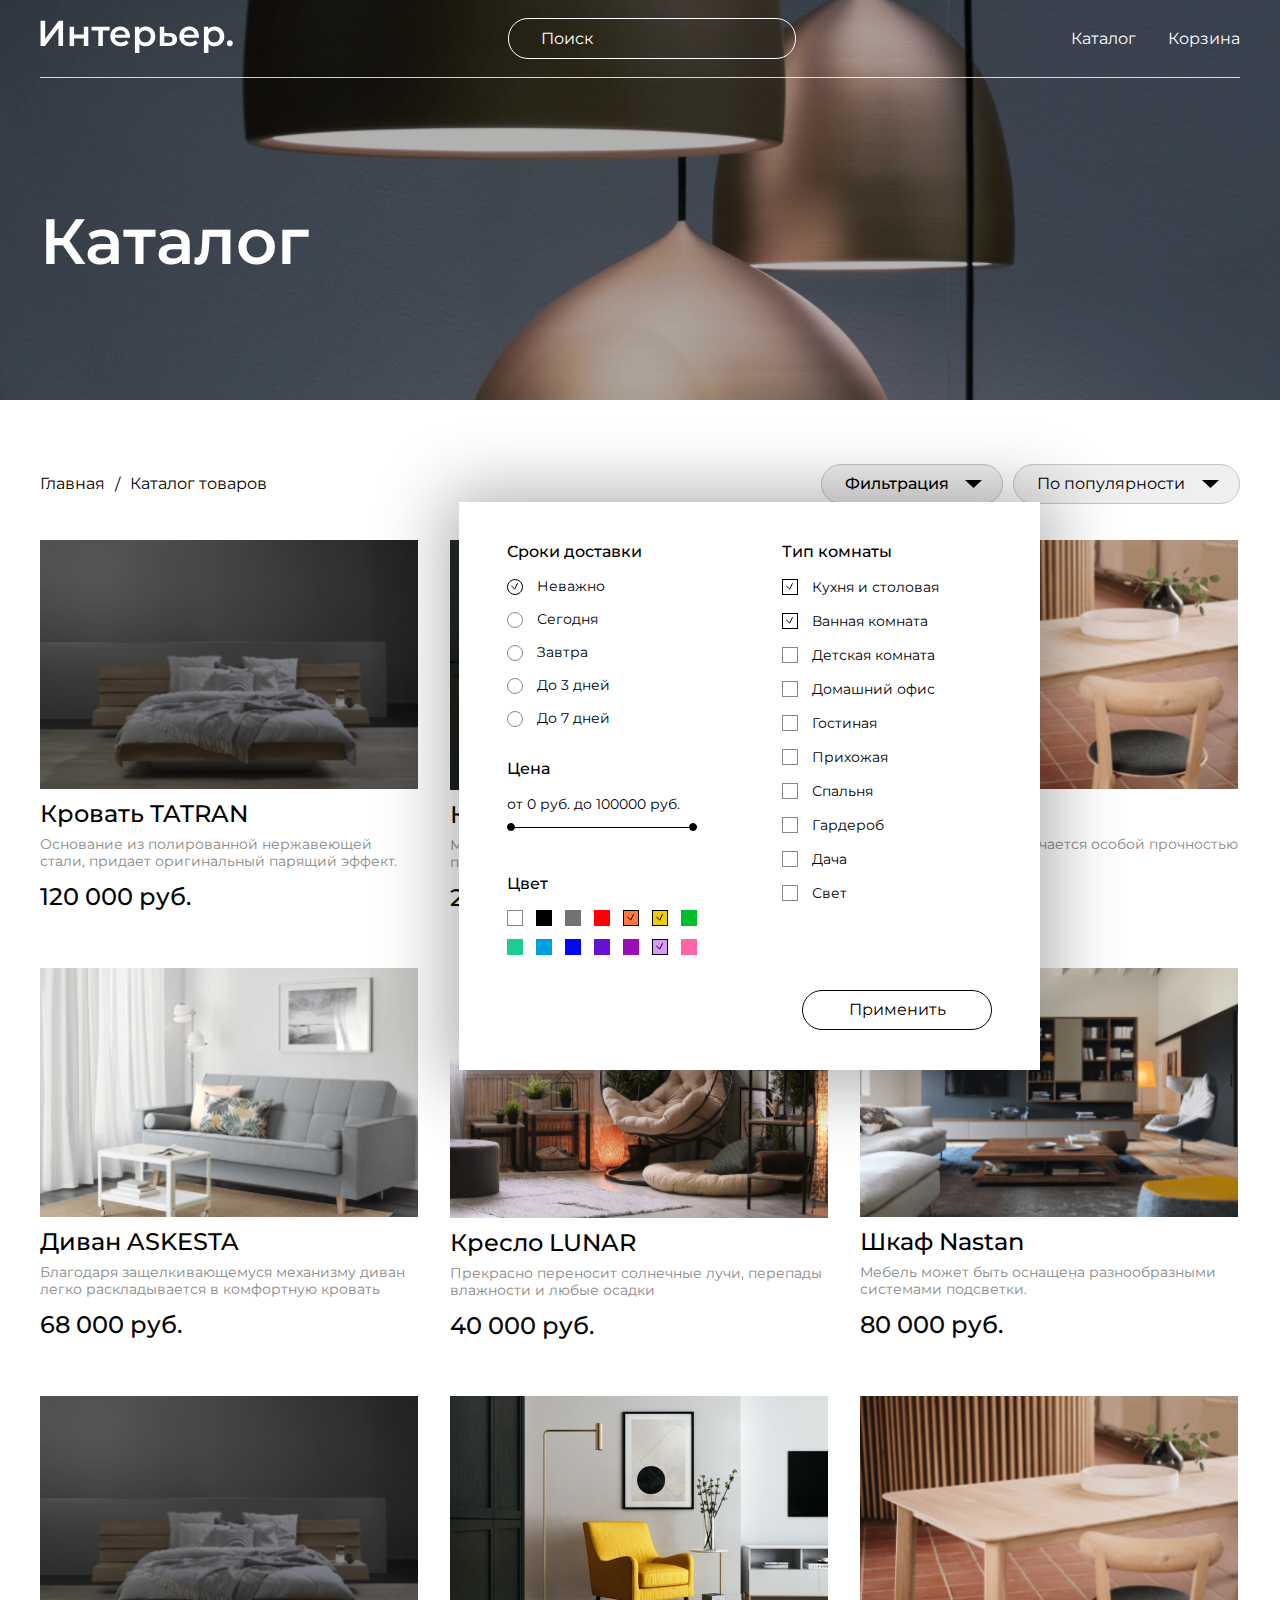
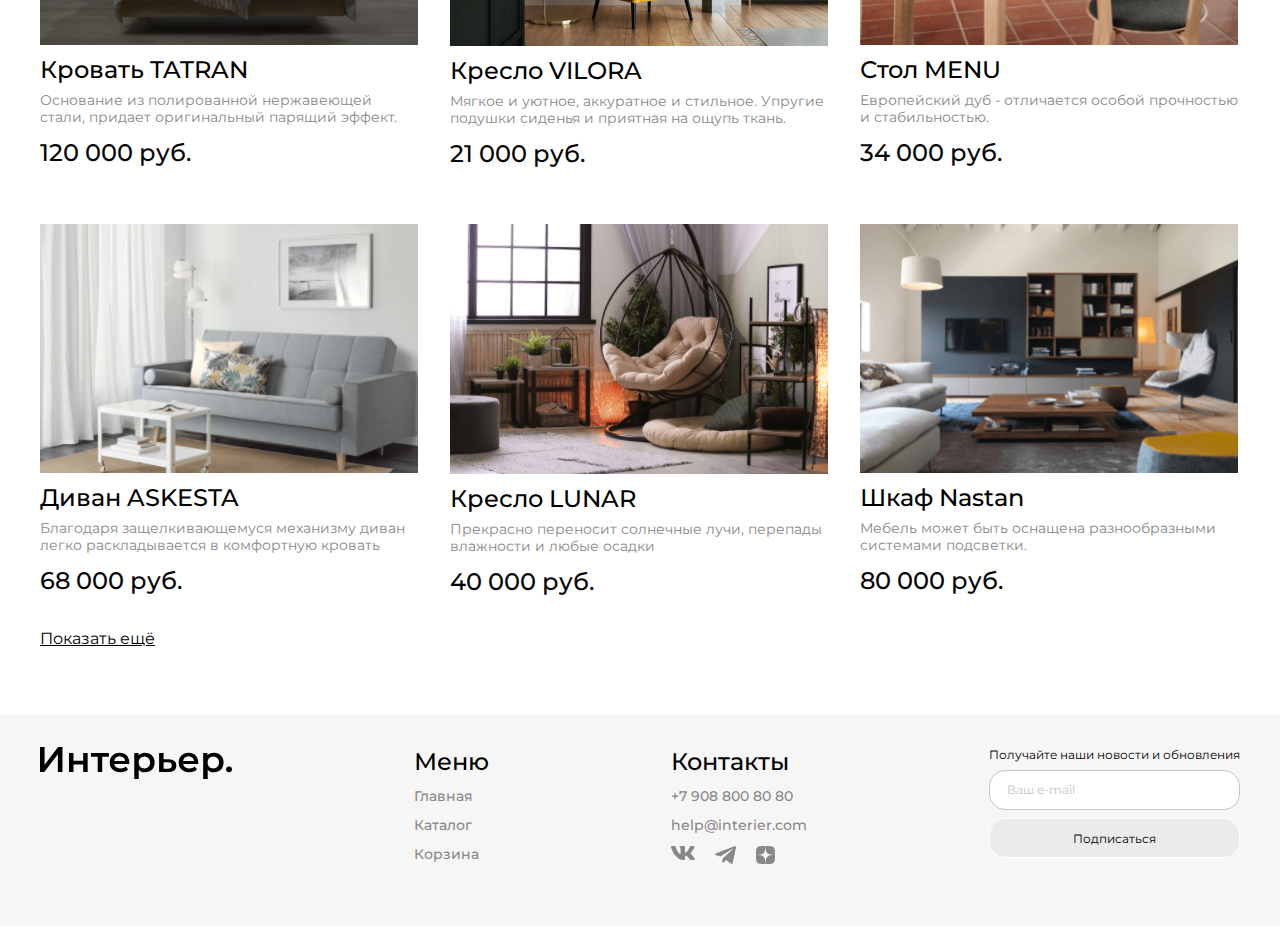
==== commit 0f40913e: "Updating the mobile version" ====
--- a/catalog.html
+++ b/catalog.html
@@ -14,8 +14,7 @@
 <body>
     <div class="top top_catalog center">
         <header class="header">
-            <a href="index.html" class="header__logo"><img src="images/logo.svg" alt="Логотип"
-                    class="header__img"></a>
+            <a href="index.html" class="header__logo"><img src="images/logo.svg" alt="Логотип" class="header__img"></a>
             <input placeholder="Поиск" type="text" class="header__input">
             <nav class="header__menu">
                 <a class="header__menu-link" href="catalog.html">Каталог</a>
@@ -243,7 +242,9 @@
                             </fieldset>
                         </div>
                     </div>
-                    <button type="submit" class=" buttons filtering__button">Применить</button>
+                    <div class="filtering__button">
+                        <button type="submit" class="buttons ">Применить</button>
+                    </div>
                 </form>
                 <select class="filter filter_small">
                     <option value="По популярности">По популярности</option>
--- a/style.css
+++ b/style.css
@@ -534,32 +534,20 @@
   z-index: 1;
   top: calc(60% + 14px);
   right: 200px;
-  display: flex;
-  flex-direction: column;
   align-items: start;
-  gap: 36px;
   background-color: #fff;
   padding: 40px 48px;
   box-shadow: 0px 4px 67px 12px rgba(0, 0, 0, 0.32);
-  width: 542px;
-  height: 548px;
-}
-
+}
 .filtering__content {
   display: grid;
-  grid-template-columns: 50% 50%;
+  grid-template-columns: repeat(2, 1fr);
   align-content: start;
   gap: 32px 65px;
 }
-
 .filtering__content-fildset {
   display: grid;
   gap: 32px;
-}
-
-.filtering__content-type {
-  display: grid;
-  padding-left: auto;
 }
 
 .fieldset {
@@ -569,7 +557,6 @@
   padding: 0;
   border: none;
 }
-
 .fieldset__legend {
   font-size: 16px;
   line-height: 20px;
@@ -601,7 +588,9 @@
 }
 
 .filtering__button {
-  align-self: flex-end;
+  display: flex;
+  justify-content: flex-end;
+  padding-top: 36px;
 }
 
 .radio {
@@ -609,11 +598,9 @@
   align-items: center;
   gap: 10px;
 }
-
 .radio__input {
   display: none;
 }
-
 .radio__label {
   display: flex;
   align-items: center;
@@ -623,7 +610,6 @@
   font-size: 14px;
   line-height: 17px;
 }
-
 .radio__label::before {
   content: "";
   width: 14px;
@@ -727,11 +713,9 @@
   align-items: center;
   gap: 10px;
 }
-
 .checkbox__input {
   display: none;
 }
-
 .checkbox__label {
   display: flex;
   align-items: center;
@@ -741,7 +725,6 @@
   font-size: 14px;
   font-weight: 400;
 }
-
 .checkbox__label::before {
   content: "";
   display: inline-block;
@@ -752,82 +735,68 @@
   left: 0;
   background-color: #fff;
 }
+.checkbox__label-white::before {
+  background-color: #fff;
+  border-color: #888888;
+}
+.checkbox__label-black::before {
+  background-color: #000;
+  border-color: #000;
+}
+.checkbox__label-gray::before {
+  background-color: #737373;
+  border-color: #737373;
+}
+.checkbox__label-red::before {
+  background-color: rgb(255, 0, 0);
+  border-color: rgb(255, 0, 0);
+}
+.checkbox__label-lightgreen::before {
+  background-color: rgb(0, 191, 42);
+  border-color: rgb(0, 191, 42);
+}
+.checkbox__label-orange::before {
+  background-color: rgb(255, 122, 65);
+  border-color: rgb(255, 122, 65);
+}
+.checkbox__label-yellow::before {
+  background-color: rgb(242, 203, 1);
+  border-color: rgb(242, 203, 1);
+}
+.checkbox__label-green::before {
+  background-color: rgb(28, 204, 151);
+  border-color: rgb(28, 204, 151);
+}
+.checkbox__label-azure::before {
+  background-color: rgb(0, 159, 227);
+  border-color: rgb(0, 159, 227);
+}
+.checkbox__label-blue::before {
+  background-color: rgb(0, 10, 248);
+  border-color: rgb(0, 10, 248);
+}
+.checkbox__label-violet::before {
+  background-color: rgb(103, 16, 214);
+  border-color: rgb(103, 16, 214);
+}
+.checkbox__label-lilac::before {
+  background-color: rgb(157, 13, 181);
+  border-color: rgb(157, 13, 181);
+}
+.checkbox__label-lavender::before {
+  background-color: rgb(216, 154, 255);
+  border-color: rgb(216, 154, 255);
+}
+.checkbox__label-pink::before {
+  background-color: rgb(255, 101, 166);
+  border-color: rgb(255, 101, 166);
+}
 
 .checkbox__input:checked + .checkbox__label::before {
   background-image: url(images/Vector1.svg);
   background-repeat: no-repeat;
   background-position: center;
   border-color: #000;
-}
-
-.checkbox__label-white::before {
-  background-color: #fff;
-  border-color: #888888;
-}
-
-.checkbox__label-black::before {
-  background-color: #000;
-  border-color: #000;
-}
-
-.checkbox__label-gray::before {
-  background-color: #737373;
-  border-color: #737373;
-}
-
-.checkbox__label-red::before {
-  background-color: rgb(255, 0, 0);
-  border-color: rgb(255, 0, 0);
-}
-
-.checkbox__label-lightgreen::before {
-  background-color: rgb(0, 191, 42);
-  border-color: rgb(0, 191, 42);
-}
-
-.checkbox__label-orange::before {
-  background-color: rgb(255, 122, 65);
-  border-color: rgb(255, 122, 65);
-}
-
-.checkbox__label-yellow::before {
-  background-color: rgb(242, 203, 1);
-  border-color: rgb(242, 203, 1);
-}
-
-.checkbox__label-green::before {
-  background-color: rgb(28, 204, 151);
-  border-color: rgb(28, 204, 151);
-}
-
-.checkbox__label-azure::before {
-  background-color: rgb(0, 159, 227);
-  border-color: rgb(0, 159, 227);
-}
-
-.checkbox__label-blue::before {
-  background-color: rgb(0, 10, 248);
-  border-color: rgb(0, 10, 248);
-}
-
-.checkbox__label-violet::before {
-  background-color: rgb(103, 16, 214);
-  border-color: rgb(103, 16, 214);
-}
-
-.checkbox__label-lilac::before {
-  background-color: rgb(157, 13, 181);
-  border-color: rgb(157, 13, 181);
-}
-
-.checkbox__label-lavender::before {
-  background-color: rgb(216, 154, 255);
-  border-color: rgb(216, 154, 255);
-}
-
-.checkbox__label-pink::before {
-  background-color: rgb(255, 101, 166);
-  border-color: rgb(255, 101, 166);
 }
 
 .checkbox__input:checked + .checkbox__label-black::before,
@@ -1091,7 +1060,8 @@
 }
 @media (max-width: 767px) {
   .center {
-    padding: 0 16px;
+    padding-right: 16px;
+    padding-left: 16px;
   }
   .header {
     border-bottom: none;
@@ -1226,8 +1196,8 @@
     grid-column: 1/9;
   }
   .link {
-    margin-top: 37px;
-    margin-bottom: 32px;
+    padding-top: 32px;
+    padding-bottom: 32px;
   }
   .footer {
     padding-top: 33px;
@@ -1239,12 +1209,12 @@
     width: 345px;
   }
 }
-@media (max-width: 376px) {
+@media (max-width: 375px) {
   .basket__input {
     display: none;
   }
   .filtering {
-    right: 55px;
+    right: 65px;
   }
 }
 @media (max-width: 320px) {
